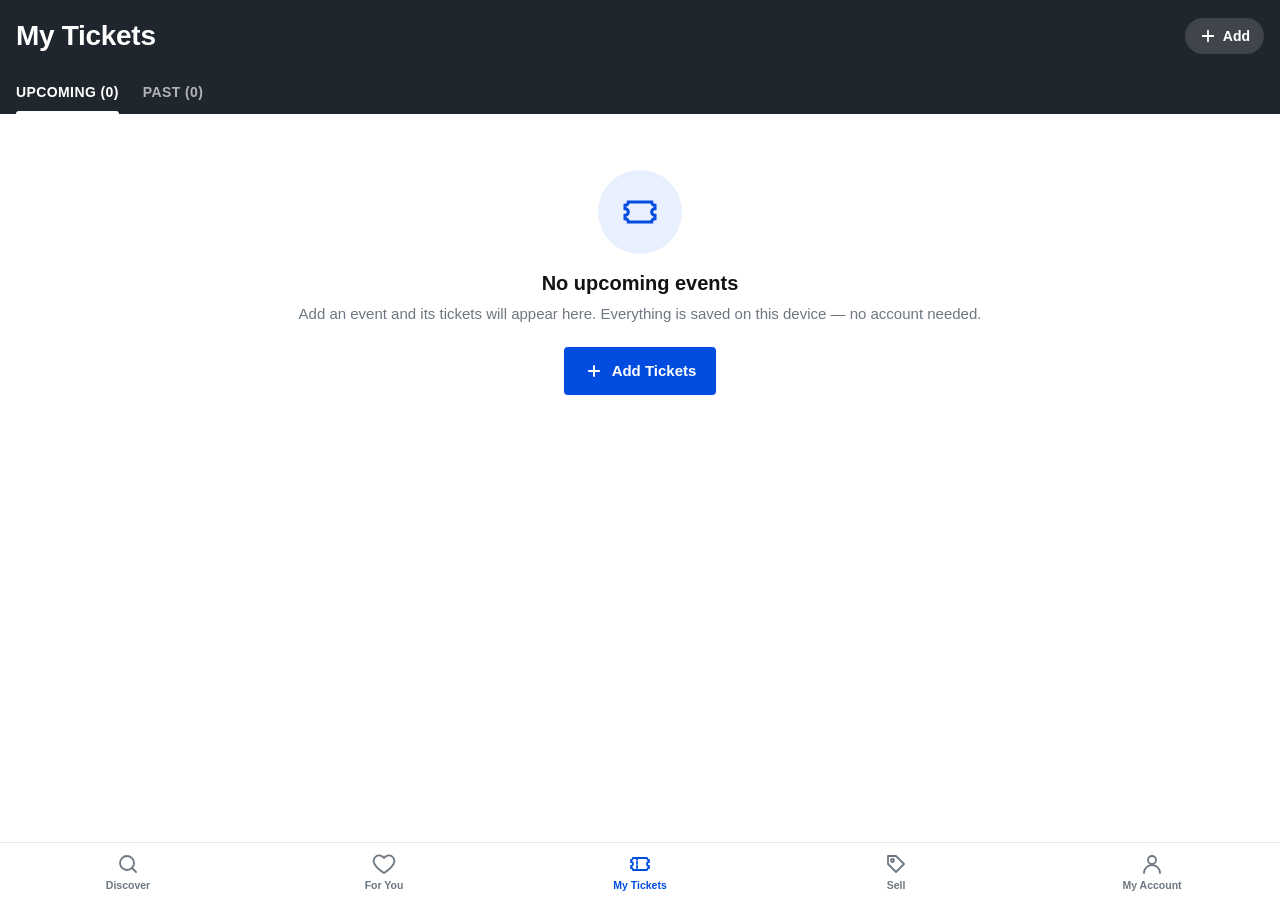
==== v2/index.html @ c863850a "Add v2: login-free ticket wallet with new Ticketmaster UI - Stores events in IndexedDB with images a" ====
<!DOCTYPE html>
<html lang="en">
<head>
  <meta charset="UTF-8">
  <meta name="viewport" content="width=device-width, initial-scale=1.0, maximum-scale=1.0, user-scalable=no, viewport-fit=cover">
  <meta name="theme-color" content="#024DDF">
  <meta name="apple-mobile-web-app-capable" content="yes">
  <meta name="apple-mobile-web-app-status-bar-style" content="black-translucent">
  <meta name="apple-mobile-web-app-title" content="Ticketmaster">
  <link rel="manifest" href="manifest.json">
  <link rel="icon" href="icons/android-launchericon-192-192.png" type="image/png">
  <link rel="apple-touch-icon" href="icons/android-launchericon-192-192.png">
  <title>My Tickets</title>
  <link rel="stylesheet" href="app.css">
</head>
<body>
  <div id="app">
    <main id="view"></main>

    <nav class="tabbar" id="tabbar">
      <a href="#/discover" data-tab="discover">
        <svg viewBox="0 0 24 24"><circle cx="11" cy="11" r="7"/><path d="m20 20-4-4"/></svg>
        <span>Discover</span>
      </a>
      <a href="#/foryou" data-tab="foryou">
        <svg viewBox="0 0 24 24"><path d="M12 21s-7-4.5-9.5-9A5.5 5.5 0 0 1 12 6a5.5 5.5 0 0 1 9.5 6c-2.5 4.5-9.5 9-9.5 9z"/></svg>
        <span>For You</span>
      </a>
      <a href="#/" data-tab="tickets">
        <svg viewBox="0 0 24 24"><path d="M3 8a2 2 0 0 0 2-2h14a2 2 0 0 0 2 2v2a2 2 0 0 0 0 4v2a2 2 0 0 0-2 2H5a2 2 0 0 0-2-2v-2a2 2 0 0 0 0-4z"/><path d="M9 6v12" stroke-dasharray="2 2"/></svg>
        <span>My Tickets</span>
      </a>
      <a href="#/sell" data-tab="sell">
        <svg viewBox="0 0 24 24"><path d="M20 12 12 20l-8-8V4h8z"/><circle cx="8.5" cy="8.5" r="1.5"/></svg>
        <span>Sell</span>
      </a>
      <a href="#/account" data-tab="account">
        <svg viewBox="0 0 24 24"><circle cx="12" cy="8" r="4"/><path d="M4 21a8 8 0 0 1 16 0"/></svg>
        <span>My Account</span>
      </a>
    </nav>

    <div class="toast" id="toast" role="status"></div>
  </div>

  <script src="db.js"></script>
  <script src="app.js"></script>
</body>
</html>
---- v2/app.css ----
:root {
  --blue: #024DDF;
  --blue-dark: #0039B3;
  --blue-soft: #E8EFFD;
  --ink: #121212;
  --ink-2: #353C42;
  --muted: #6E7781;
  --line: #E4E6E9;
  --bg: #FFFFFF;
  --bg-2: #F5F6F7;
  --header: #1F262D;
  --danger: #D6001C;
  --green: #00845A;
  --radius: 12px;
  --safe-top: env(safe-area-inset-top, 0px);
  --safe-bottom: env(safe-area-inset-bottom, 0px);
  --tabbar-h: calc(58px + var(--safe-bottom));
}

* { box-sizing: border-box; -webkit-tap-highlight-color: transparent; }

html, body {
  margin: 0;
  height: 100%;
  background: var(--bg);
  color: var(--ink);
  font-family: "Averta", Inter, -apple-system, BlinkMacSystemFont, "Segoe UI", Roboto, Helvetica, Arial, sans-serif;
  -webkit-font-smoothing: antialiased;
  overscroll-behavior-y: none;
}

button, input, select, textarea { font: inherit; color: inherit; }
button { cursor: pointer; border: 0; background: none; padding: 0; }
a { color: inherit; text-decoration: none; }
svg { display: block; }

#app { min-height: 100%; }
#view { padding-bottom: calc(var(--tabbar-h) + 16px); min-height: 100vh; }
body.no-tabbar #view { padding-bottom: 0; }
body.no-tabbar .tabbar { display: none; }

/* ---------- Tab bar ---------- */
.tabbar {
  position: fixed; left: 0; right: 0; bottom: 0; z-index: 50;
  display: flex; justify-content: space-around;
  height: var(--tabbar-h); padding-bottom: var(--safe-bottom);
  background: #fff; border-top: 1px solid var(--line);
}
.tabbar a {
  flex: 1; display: flex; flex-direction: column; align-items: center; justify-content: center; gap: 3px;
  font-size: 10.5px; font-weight: 600; color: var(--muted);
}
.tabbar svg { width: 24px; height: 24px; fill: none; stroke: currentColor; stroke-width: 1.8; stroke-linecap: round; stroke-linejoin: round; }
.tabbar a.active { color: var(--blue); }

/* ---------- Top headers ---------- */
.topbar {
  position: sticky; top: 0; z-index: 40;
  display: flex; align-items: center; justify-content: space-between;
  min-height: calc(52px + var(--safe-top)); padding: var(--safe-top) 8px 0;
  background: var(--header); color: #fff;
}
.topbar.light { background: #fff; color: var(--ink); border-bottom: 1px solid var(--line); }
.topbar h1 { flex: 1; margin: 0; font-size: 17px; font-weight: 700; text-align: center; }
.topbar .icon-btn, .topbar .text-btn { min-width: 44px; height: 44px; display: flex; align-items: center; justify-content: center; }
.topbar .text-btn { padding: 0 10px; font-size: 15px; font-weight: 600; }
.icon-btn svg { width: 24px; height: 24px; fill: none; stroke: currentColor; stroke-width: 2; stroke-linecap: round; stroke-linejoin: round; }

.page-head {
  padding: calc(18px + var(--safe-top)) 16px 0;
  background: var(--header); color: #fff;
}
.page-head .row { display: flex; align-items: center; justify-content: space-between; }
.page-head h1 { margin: 0; font-size: 28px; font-weight: 800; letter-spacing: -0.3px; }
.page-head .add-btn {
  display: inline-flex; align-items: center; gap: 6px; height: 36px; padding: 0 14px;
  border-radius: 18px; background: rgba(255,255,255,.14); color: #fff; font-weight: 700; font-size: 14px;
}
.page-head .add-btn svg { width: 18px; height: 18px; stroke: currentColor; stroke-width: 2.4; fill: none; stroke-linecap: round; }

.tabs { display: flex; gap: 24px; margin-top: 18px; }
.tabs button {
  position: relative; padding: 12px 0 14px; font-size: 14px; font-weight: 700; letter-spacing: .4px;
  color: rgba(255,255,255,.65); text-transform: uppercase;
}
.tabs button.active { color: #fff; }
.tabs button.active::after {
  content: ""; position: absolute; left: 0; right: 0; bottom: 0; height: 3px; border-radius: 3px 3px 0 0; background: #fff;
}

/* ---------- Event list ---------- */
.list { padding: 16px; display: grid; gap: 16px; }
@media (min-width: 720px) { .list { grid-template-columns: 1fr 1fr; max-width: 1100px; margin: 0 auto; } }

.event-card {
  position: relative; display: block; overflow: hidden; border-radius: var(--radius);
  aspect-ratio: 16 / 9; background: #2A3138; color: #fff;
  box-shadow: 0 1px 2px rgba(0,0,0,.08), 0 4px 14px rgba(0,0,0,.08);
}
.event-card img, .event-card .ph { position: absolute; inset: 0; width: 100%; height: 100%; object-fit: cover; }
.event-card::after {
  content: ""; position: absolute; inset: 0;
  background: linear-gradient(180deg, rgba(0,0,0,0) 30%, rgba(0,0,0,.82) 100%);
}
.event-card .meta { position: absolute; left: 14px; right: 14px; bottom: 12px; z-index: 1; }
.event-card .date { font-size: 12.5px; font-weight: 700; letter-spacing: .3px; text-transform: uppercase; opacity: .92; }
.event-card .title { margin-top: 3px; font-size: 19px; font-weight: 800; line-height: 1.2; display: -webkit-box; -webkit-line-clamp: 2; -webkit-box-orient: vertical; overflow: hidden; }
.event-card .venue { margin-top: 3px; font-size: 13px; opacity: .88; white-space: nowrap; overflow: hidden; text-overflow: ellipsis; }
.event-card .count {
  position: absolute; top: 12px; left: 12px; z-index: 1;
  display: inline-flex; align-items: center; gap: 5px; height: 26px; padding: 0 10px;
  border-radius: 13px; background: rgba(0,0,0,.6); font-size: 12.5px; font-weight: 700;
  backdrop-filter: blur(6px); -webkit-backdrop-filter: blur(6px);
}
.event-card .count svg { width: 15px; height: 15px; fill: none; stroke: #fff; stroke-width: 2; }

.ph { background: linear-gradient(135deg, #024DDF 0%, #1F262D 100%); display: flex; align-items: center; justify-content: center; }
.ph svg { width: 44px; height: 44px; stroke: rgba(255,255,255,.35); fill: none; stroke-width: 1.5; }

.empty { padding: 56px 28px; text-align: center; color: var(--ink-2); }
.empty .art { width: 84px; height: 84px; margin: 0 auto 18px; border-radius: 50%; background: var(--blue-soft); display: flex; align-items: center; justify-content: center; }
.empty .art svg { width: 40px; height: 40px; stroke: var(--blue); fill: none; stroke-width: 1.8; }
.empty h2 { margin: 0 0 8px; font-size: 20px; color: var(--ink); }
.empty p { margin: 0 0 22px; font-size: 15px; line-height: 1.45; color: var(--muted); }

/* ---------- Buttons ---------- */
.btn {
  display: inline-flex; align-items: center; justify-content: center; gap: 8px;
  height: 48px; padding: 0 20px; border-radius: 4px;
  background: var(--blue); color: #fff; font-size: 15px; font-weight: 700;
  transition: background .15s, transform .05s;
}
.btn:active { transform: scale(.985); background: var(--blue-dark); }
.btn.block { width: 100%; }
.btn.outline { background: #fff; color: var(--blue); box-shadow: inset 0 0 0 1.5px var(--blue); }
.btn.ghost { background: var(--bg-2); color: var(--ink); }
.btn.danger { background: #fff; color: var(--danger); box-shadow: inset 0 0 0 1.5px var(--danger); }
.btn.dark { background: #000; color: #fff; }
.btn svg { width: 20px; height: 20px; }

/* ---------- Ticket detail ---------- */
.detail { background: var(--bg-2); min-height: 100vh; }
.detail .counter { padding: 14px 16px 0; text-align: center; font-size: 13px; font-weight: 600; color: var(--muted); }

.carousel {
  display: flex; gap: 12px; overflow-x: auto; scroll-snap-type: x mandatory;
  padding: 14px 24px 6px; scrollbar-width: none;
}
.carousel::-webkit-scrollbar { display: none; }
.carousel.single { justify-content: center; }

.tkt {
  flex: 0 0 calc(100% - 24px); max-width: 420px; scroll-snap-align: center;
  background: #fff; border-radius: var(--radius); overflow: hidden;
  box-shadow: 0 2px 4px rgba(0,0,0,.06), 0 8px 24px rgba(0,0,0,.08);
}
.tkt-head { background: var(--blue); color: #fff; text-align: center; }
.tkt-type { padding: 11px 12px; font-size: 14px; font-weight: 700; background: rgba(0,0,0,.12); }
.tkt-seats { display: flex; justify-content: space-around; padding: 12px 8px 14px; }
.tkt-seats div { flex: 1; min-width: 0; }
.tkt-seats small { display: block; font-size: 11px; font-weight: 700; letter-spacing: .8px; opacity: .85; }
.tkt-seats b { display: block; margin-top: 3px; font-size: 22px; font-weight: 800; white-space: nowrap; overflow: hidden; text-overflow: ellipsis; }
.tkt-seats.ga b { font-size: 18px; letter-spacing: .4px; }

.tkt-img { position: relative; aspect-ratio: 16 / 9; background: #2A3138; color: #fff; }
.tkt-img img, .tkt-img .ph { position: absolute; inset: 0; width: 100%; height: 100%; object-fit: cover; }
.tkt-img::after { content: ""; position: absolute; inset: 0; background: linear-gradient(180deg, rgba(0,0,0,0) 35%, rgba(0,0,0,.8) 100%); }
.tkt-img .meta { position: absolute; left: 14px; right: 14px; bottom: 12px; z-index: 1; }
.tkt-img .title { font-size: 18px; font-weight: 800; line-height: 1.2; }
.tkt-img .sub { margin-top: 4px; font-size: 13px; opacity: .92; }

.tkt-body { padding: 16px; }
.tkt-body .btn { width: 100%; }
.tkt-links { display: flex; justify-content: center; gap: 24px; margin-top: 14px; }
.tkt-links button { color: var(--blue); font-size: 14px; font-weight: 700; }
.tkt-entry { margin-top: 14px; padding-top: 12px; border-top: 1px solid var(--line); display: flex; justify-content: space-between; font-size: 13px; color: var(--muted); }
.tkt-entry b { color: var(--ink); font-weight: 700; }

.dots { display: flex; justify-content: center; gap: 6px; padding: 10px 0 4px; }
.dots i { width: 7px; height: 7px; border-radius: 50%; background: #C4C9CE; transition: all .2s; }
.dots i.on { width: 18px; border-radius: 4px; background: var(--blue); }

.actions { display: grid; grid-template-columns: 1fr 1fr; gap: 12px; padding: 14px 24px 24px; max-width: 468px; margin: 0 auto; }

.info-block { margin: 0 16px 16px; padding: 4px 16px; background: #fff; border-radius: var(--radius); max-width: 436px; }
@media (min-width: 468px) { .info-block { margin-left: auto; margin-right: auto; } }
.info-row { display: flex; justify-content: space-between; gap: 16px; padding: 13px 0; border-bottom: 1px solid var(--line); font-size: 14px; }
.info-row:last-child { border-bottom: 0; }
.info-row span { color: var(--muted); }
.info-row b { text-align: right; font-weight: 700; }

/* ---------- Sheets ---------- */
.sheet-wrap { position: fixed; inset: 0; z-index: 100; display: flex; align-items: flex-end; justify-content: center; background: rgba(0,0,0,.5); animation: fade .2s; }
.sheet {
  width: 100%; max-width: 480px; max-height: 92vh; overflow: auto;
  background: #fff; border-radius: 16px 16px 0 0; padding-bottom: calc(16px + var(--safe-bottom));
  animation: up .25s cubic-bezier(.2,.8,.2,1);
}
.sheet-head { position: sticky; top: 0; z-index: 2; display: flex; align-items: center; justify-content: space-between; padding: 6px 8px; background: #fff; border-bottom: 1px solid var(--line); }
.sheet-head h3 { margin: 0; font-size: 16px; font-weight: 700; }
.sheet .grab { width: 36px; height: 5px; margin: 8px auto 0; border-radius: 3px; background: #D0D4D8; }
.sheet-menu button { width: 100%; display: flex; align-items: center; gap: 14px; padding: 16px 20px; font-size: 16px; font-weight: 600; text-align: left; border-bottom: 1px solid var(--line); }
.sheet-menu button svg { width: 22px; height: 22px; fill: none; stroke: currentColor; stroke-width: 1.8; stroke-linecap: round; stroke-linejoin: round; }
.sheet-menu button.danger { color: var(--danger); }
@keyframes up { from { transform: translateY(100%); } to { transform: none; } }
@keyframes fade { from { opacity: 0; } to { opacity: 1; } }

/* ---------- View ticket (barcode) ---------- */
.barcode-sheet .tkt { box-shadow: none; border-radius: 0; max-width: none; }
.barcode-box { padding: 22px 20px 8px; text-align: center; }
.barcode {
  position: relative; width: 100%; max-width: 300px; margin: 0 auto; padding: 10px;
  border-radius: 8px; background: #fff; overflow: hidden;
}
.barcode svg { width: 100%; height: auto; }
.barcode .sweep {
  position: absolute; top: 0; bottom: 0; width: 16%; left: -20%;
  background: linear-gradient(90deg, rgba(2,77,223,0) 0%, rgba(2,77,223,.75) 50%, rgba(2,77,223,0) 100%);
  animation: sweep 2.4s ease-in-out infinite;
}
@keyframes sweep { 0% { left: -20%; } 50% { left: 104%; } 100% { left: -20%; } }
.barcode-note { margin: 14px 0 4px; font-size: 13px; color: var(--muted); }
.barcode-note b { color: var(--ink); }
.safetix { display: inline-flex; align-items: center; gap: 6px; margin-top: 8px; font-size: 12px; font-weight: 800; letter-spacing: .5px; color: var(--blue); }
.safetix svg { width: 15px; height: 15px; fill: none; stroke: currentColor; stroke-width: 2.2; }
.wallet { padding: 12px 20px 4px; }

/* ---------- Forms ---------- */
.form { padding: 16px; max-width: 640px; margin: 0 auto; }
.form h2 { margin: 26px 0 10px; font-size: 13px; font-weight: 800; letter-spacing: .8px; color: var(--muted); text-transform: uppercase; }
.form h2:first-child { margin-top: 4px; }
.field { margin-bottom: 14px; }
.field label { display: block; margin-bottom: 6px; font-size: 13px; font-weight: 700; color: var(--ink-2); }
.field input, .field select, .field textarea {
  width: 100%; height: 46px; padding: 0 12px; border: 1px solid #C8CDD2; border-radius: 4px; background: #fff; font-size: 16px; outline: none;
}
.field textarea { height: 84px; padding: 10px 12px; resize: vertical; }
.field input:focus, .field select:focus, .field textarea:focus { border-color: var(--blue); box-shadow: 0 0 0 3px rgba(2,77,223,.15); }
.field .hint { margin-top: 5px; font-size: 12px; color: var(--muted); }
.grid-3 { display: grid; grid-template-columns: repeat(3, 1fr); gap: 10px; }
.grid-2 { display: grid; grid-template-columns: 1fr 1fr; gap: 10px; }
.toggle { display: flex; align-items: center; justify-content: space-between; padding: 12px 0; font-size: 15px; font-weight: 600; }
.switch { position: relative; width: 50px; height: 30px; flex: none; }
.switch input { position: absolute; opacity: 0; inset: 0; margin: 0; cursor: pointer; }
.switch span { position: absolute; inset: 0; border-radius: 15px; background: #C8CDD2; transition: .2s; pointer-events: none; }
.switch span::after { content: ""; position: absolute; top: 3px; left: 3px; width: 24px; height: 24px; border-radius: 50%; background: #fff; box-shadow: 0 1px 3px rgba(0,0,0,.25); transition: .2s; }
.switch input:checked + span { background: var(--blue); }
.switch input:checked + span::after { transform: translateX(20px); }

.image-pick {
  position: relative; display: block; overflow: hidden; aspect-ratio: 16 / 9; border-radius: 8px;
  border: 1.5px dashed #B5BCC3; background: var(--bg-2); color: var(--muted); cursor: pointer;
}
.image-pick input { position: absolute; inset: 0; opacity: 0; cursor: pointer; }
.image-pick img { position: absolute; inset: 0; width: 100%; height: 100%; object-fit: cover; }
.image-pick .ip-empty { position: absolute; inset: 0; display: flex; flex-direction: column; align-items: center; justify-content: center; gap: 8px; font-size: 14px; font-weight: 600; }
.image-pick .ip-empty svg { width: 32px; height: 32px; stroke: currentColor; fill: none; stroke-width: 1.6; }
.image-actions { display: flex; gap: 16px; margin-top: 8px; }
.image-actions button { color: var(--blue); font-size: 14px; font-weight: 700; }
.image-actions button.rm { color: var(--danger); }

.form-footer { position: sticky; bottom: 0; padding: 12px 16px calc(12px + var(--safe-bottom)); background: #fff; border-top: 1px solid var(--line); }
.form-footer .inner { max-width: 640px; margin: 0 auto; display: flex; gap: 10px; }
.form-footer .btn { flex: 1; }

/* ---------- Account / simple pages ---------- */
.section { margin: 16px; max-width: 640px; background: #fff; border: 1px solid var(--line); border-radius: var(--radius); overflow: hidden; }
@media (min-width: 672px) { .section { margin-left: auto; margin-right: auto; } }
.section-title { padding: 14px 16px 6px; font-size: 13px; font-weight: 800; letter-spacing: .8px; color: var(--muted); text-transform: uppercase; }
.section .item { width: 100%; display: flex; align-items: center; gap: 14px; padding: 15px 16px; font-size: 15px; font-weight: 600; text-align: left; border-top: 1px solid var(--line); }
.section .item:first-of-type { border-top: 0; }
.section .item svg { width: 22px; height: 22px; flex: none; fill: none; stroke: var(--ink-2); stroke-width: 1.8; stroke-linecap: round; stroke-linejoin: round; }
.section .item .grow { flex: 1; }
.section .item small { display: block; margin-top: 2px; font-size: 12.5px; font-weight: 500; color: var(--muted); }
.section .item.danger, .section .item.danger svg { color: var(--danger); stroke: var(--danger); }
.meter { margin: 6px 16px 16px; height: 8px; border-radius: 4px; background: var(--bg-2); overflow: hidden; }
.meter i { display: block; height: 100%; background: var(--blue); border-radius: 4px; }
.stat { padding: 4px 16px 0; font-size: 14px; color: var(--ink-2); }
.stat b { font-size: 22px; color: var(--ink); }

/* ---------- Toast ---------- */
.toast {
  position: fixed; left: 50%; bottom: calc(var(--tabbar-h) + 16px); z-index: 200;
  transform: translate(-50%, 20px); opacity: 0; pointer-events: none;
  max-width: calc(100% - 32px); padding: 12px 18px; border-radius: 8px;
  background: #1F262D; color: #fff; font-size: 14px; font-weight: 600;
  box-shadow: 0 6px 20px rgba(0,0,0,.25); transition: all .25s;
}
.toast.show { opacity: 1; transform: translate(-50%, 0); }
body.no-tabbar .toast { bottom: calc(90px + var(--safe-bottom)); }
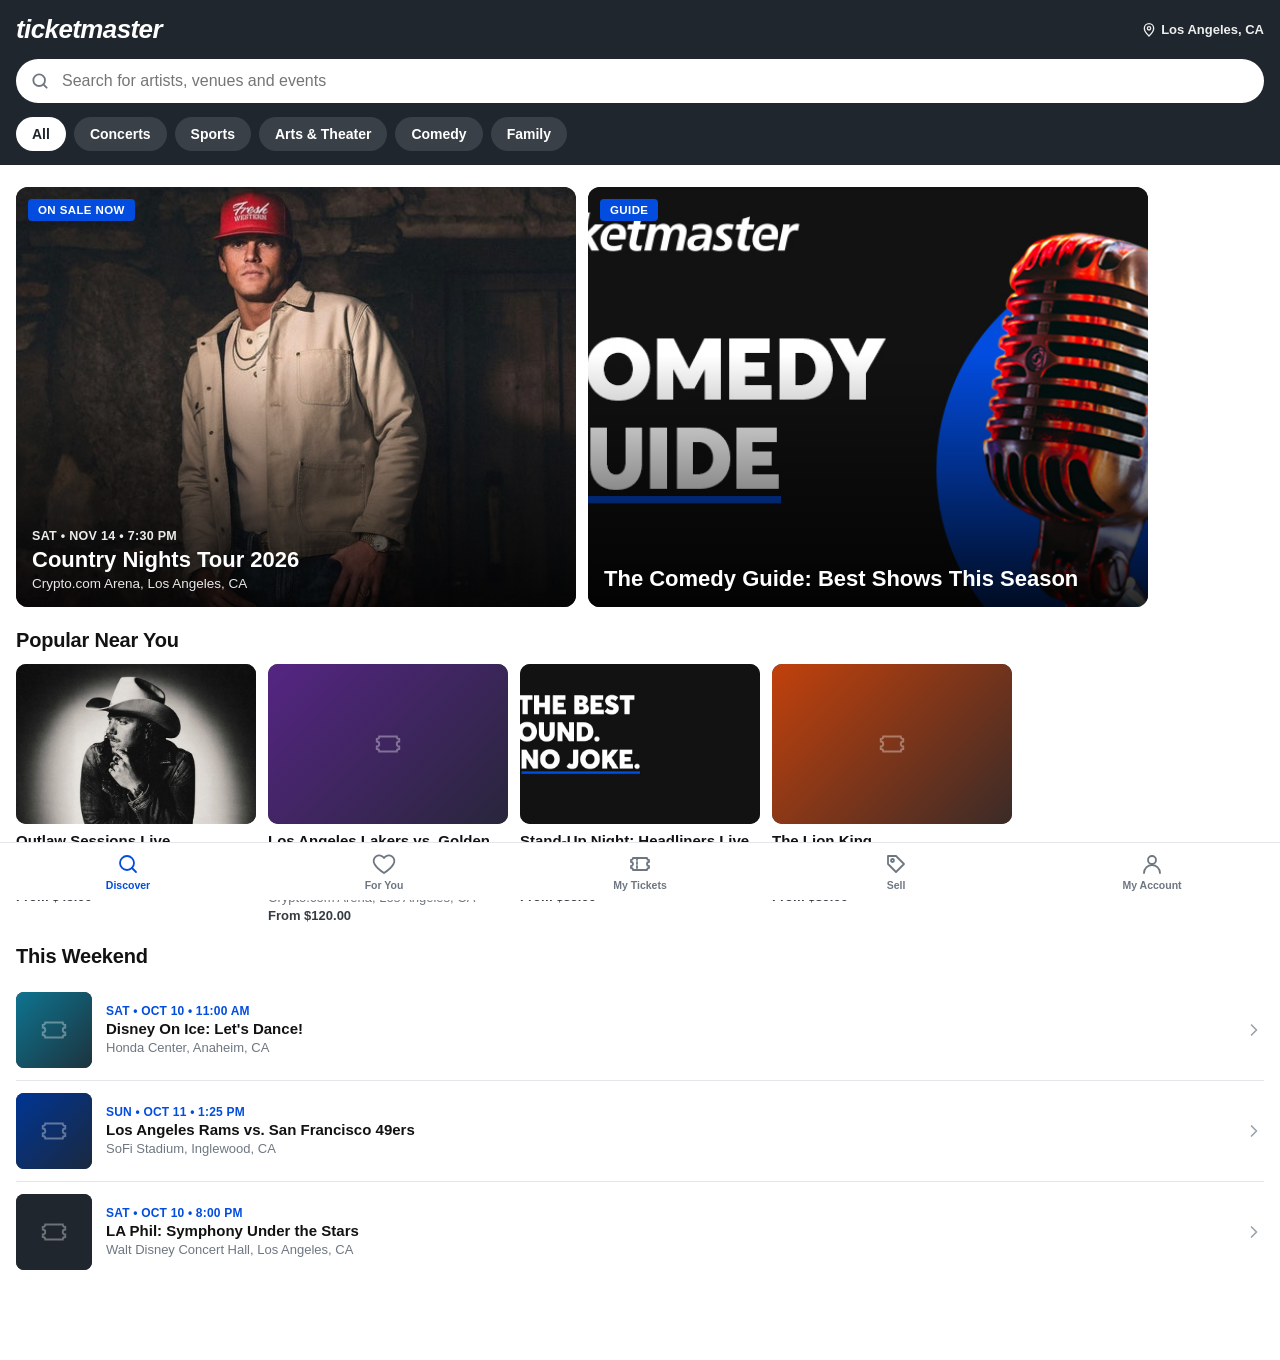
==== commit 7d65879f: "v2: Discover home page, venue maps and full PWA support - Discover page (search, category chips, ban" ====
--- a/v2/index.html
+++ b/v2/index.html
@@ -3,14 +3,17 @@
 <head>
   <meta charset="UTF-8">
   <meta name="viewport" content="width=device-width, initial-scale=1.0, maximum-scale=1.0, user-scalable=no, viewport-fit=cover">
-  <meta name="theme-color" content="#024DDF">
+  <meta name="theme-color" content="#1F262D">
+  <meta name="mobile-web-app-capable" content="yes">
+  <meta name="format-detection" content="telephone=no">
   <meta name="apple-mobile-web-app-capable" content="yes">
   <meta name="apple-mobile-web-app-status-bar-style" content="black-translucent">
   <meta name="apple-mobile-web-app-title" content="Ticketmaster">
   <link rel="manifest" href="manifest.json">
-  <link rel="icon" href="icons/android-launchericon-192-192.png" type="image/png">
-  <link rel="apple-touch-icon" href="icons/android-launchericon-192-192.png">
-  <title>My Tickets</title>
+  <link rel="icon" href="icons/icon-192.png" type="image/png">
+  <link rel="apple-touch-icon" href="icons/apple-touch-icon.png">
+  <title>Ticketmaster</title>
+  <link rel="preconnect" href="https://a.basemaps.cartocdn.com" crossorigin>
   <link rel="stylesheet" href="app.css">
 </head>
 <body>
@@ -18,7 +21,7 @@
     <main id="view"></main>
 
     <nav class="tabbar" id="tabbar">
-      <a href="#/discover" data-tab="discover">
+      <a href="#/" data-tab="discover">
         <svg viewBox="0 0 24 24"><circle cx="11" cy="11" r="7"/><path d="m20 20-4-4"/></svg>
         <span>Discover</span>
       </a>
@@ -26,7 +29,7 @@
         <svg viewBox="0 0 24 24"><path d="M12 21s-7-4.5-9.5-9A5.5 5.5 0 0 1 12 6a5.5 5.5 0 0 1 9.5 6c-2.5 4.5-9.5 9-9.5 9z"/></svg>
         <span>For You</span>
       </a>
-      <a href="#/" data-tab="tickets">
+      <a href="#/tickets" data-tab="tickets">
         <svg viewBox="0 0 24 24"><path d="M3 8a2 2 0 0 0 2-2h14a2 2 0 0 0 2 2v2a2 2 0 0 0 0 4v2a2 2 0 0 0-2 2H5a2 2 0 0 0-2-2v-2a2 2 0 0 0 0-4z"/><path d="M9 6v12" stroke-dasharray="2 2"/></svg>
         <span>My Tickets</span>
       </a>
@@ -44,6 +47,8 @@
   </div>
 
   <script src="db.js"></script>
+  <script src="map.js"></script>
   <script src="app.js"></script>
+  <script src="home.js"></script>
 </body>
 </html>
--- a/v2/app.css
+++ b/v2/app.css
@@ -268,7 +268,7 @@
 @media (min-width: 672px) { .section { margin-left: auto; margin-right: auto; } }
 .section-title { padding: 14px 16px 6px; font-size: 13px; font-weight: 800; letter-spacing: .8px; color: var(--muted); text-transform: uppercase; }
 .section .item { width: 100%; display: flex; align-items: center; gap: 14px; padding: 15px 16px; font-size: 15px; font-weight: 600; text-align: left; border-top: 1px solid var(--line); }
-.section .item:first-of-type { border-top: 0; }
+.section > .item:first-child, .section .section-title + .item { border-top: 0; }
 .section .item svg { width: 22px; height: 22px; flex: none; fill: none; stroke: var(--ink-2); stroke-width: 1.8; stroke-linecap: round; stroke-linejoin: round; }
 .section .item .grow { flex: 1; }
 .section .item small { display: block; margin-top: 2px; font-size: 12.5px; font-weight: 500; color: var(--muted); }
@@ -288,3 +288,149 @@
 }
 .toast.show { opacity: 1; transform: translate(-50%, 0); }
 body.no-tabbar .toast { bottom: calc(90px + var(--safe-bottom)); }
+
+/* ---------- Page transition ---------- */
+#view > * { animation: viewIn .22s ease-out; }
+@keyframes viewIn { from { opacity: .4; transform: translateY(6px); } to { opacity: 1; transform: none; } }
+
+/* ---------- Discover ---------- */
+.discover-head { padding: calc(14px + var(--safe-top)) 16px 14px; background: var(--header); color: #fff; }
+.discover-head .row { display: flex; align-items: center; justify-content: space-between; gap: 12px; }
+.wordmark { font-size: 26px; font-weight: 800; font-style: italic; letter-spacing: -0.6px; }
+.loc-chip { display: inline-flex; align-items: center; gap: 4px; max-width: 55%; font-size: 13px; font-weight: 700; white-space: nowrap; overflow: hidden; text-overflow: ellipsis; opacity: .92; }
+.loc-chip svg { width: 16px; height: 16px; flex: none; fill: none; stroke: currentColor; stroke-width: 2; }
+.search { display: flex; align-items: center; gap: 10px; height: 44px; margin-top: 14px; padding: 0 14px; border-radius: 22px; background: #fff; color: var(--muted); }
+.search svg { width: 20px; height: 20px; flex: none; fill: none; stroke: currentColor; stroke-width: 2.2; stroke-linecap: round; }
+.search input { flex: 1; min-width: 0; height: 100%; border: 0; outline: none; background: transparent; color: var(--ink); font-size: 16px; }
+.search input::-webkit-search-cancel-button { -webkit-appearance: none; }
+.chips { display: flex; gap: 8px; margin: 14px -16px 0; padding: 0 16px; overflow-x: auto; scrollbar-width: none; }
+.chips::-webkit-scrollbar { display: none; }
+.chip { flex: none; height: 34px; padding: 0 16px; border-radius: 17px; background: rgba(255,255,255,.12); color: #fff; font-size: 14px; font-weight: 700; white-space: nowrap; }
+.chip.on { background: #fff; color: var(--header); }
+
+.rail-section { margin: 22px 0 4px; }
+.rail-title { margin: 0 16px 12px; font-size: 20px; font-weight: 800; letter-spacing: -0.2px; }
+.lead { margin: 16px 16px 4px; color: var(--muted); font-size: 14px; }
+
+.hero-rail, .card-rail { display: flex; gap: 12px; padding: 0 16px; overflow-x: auto; scroll-snap-type: x mandatory; scroll-padding: 0 16px; scrollbar-width: none; }
+.hero-rail::-webkit-scrollbar, .card-rail::-webkit-scrollbar { display: none; }
+.hero-card {
+  position: relative; flex: 0 0 calc(100% - 28px); max-width: 560px; aspect-ratio: 4 / 3; overflow: hidden;
+  border-radius: var(--radius); background: #2A3138; color: #fff; scroll-snap-align: start;
+}
+.hero-rail .hero-card:only-child { flex-basis: 100%; }
+.hero-card img, .hero-card .ph { position: absolute; inset: 0; width: 100%; height: 100%; object-fit: cover; }
+.hero-card::after { content: ""; position: absolute; inset: 0; background: linear-gradient(180deg, rgba(0,0,0,0) 40%, rgba(0,0,0,.85) 100%); }
+.hero-card .meta { position: absolute; left: 16px; right: 16px; bottom: 16px; z-index: 1; }
+.hero-card .date { font-size: 12.5px; font-weight: 700; letter-spacing: .3px; text-transform: uppercase; opacity: .92; }
+.hero-card .title { margin-top: 4px; font-size: 22px; font-weight: 800; line-height: 1.15; }
+.hero-card .venue { margin-top: 4px; font-size: 13.5px; opacity: .9; }
+.badge { position: absolute; top: 12px; left: 12px; z-index: 1; padding: 5px 10px; border-radius: 4px; background: var(--blue); color: #fff; font-size: 11.5px; font-weight: 800; letter-spacing: .4px; text-transform: uppercase; }
+
+.rail-card { flex: 0 0 62%; max-width: 260px; scroll-snap-align: start; }
+@media (min-width: 720px) { .rail-card { flex-basis: 240px; } }
+.rail-card .thumb { position: relative; aspect-ratio: 3 / 2; overflow: hidden; border-radius: 10px; background: #2A3138; }
+.rail-card .thumb img, .rail-card .thumb .ph, .row-item .thumb img, .row-item .thumb .ph { position: absolute; inset: 0; width: 100%; height: 100%; object-fit: cover; }
+.rail-card .thumb .ph svg, .row-item .thumb .ph svg { width: 30px; height: 30px; }
+.rc-title { margin-top: 8px; font-size: 15px; font-weight: 800; line-height: 1.25; display: -webkit-box; -webkit-line-clamp: 2; -webkit-box-orient: vertical; overflow: hidden; }
+.rc-date { margin-top: 4px; font-size: 12px; font-weight: 700; color: var(--blue); text-transform: uppercase; letter-spacing: .2px; }
+.rc-sub { margin-top: 2px; font-size: 13px; color: var(--muted); white-space: nowrap; overflow: hidden; text-overflow: ellipsis; }
+.rc-price { margin-top: 3px; font-size: 13px; font-weight: 700; color: var(--ink-2); }
+
+.row-list { padding: 0 16px; }
+.row-item { display: flex; align-items: center; gap: 14px; padding: 12px 0; border-bottom: 1px solid var(--line); }
+.row-item:last-child { border-bottom: 0; }
+.row-item .thumb { position: relative; flex: none; width: 76px; height: 76px; overflow: hidden; border-radius: 8px; background: #2A3138; }
+.ri-text { flex: 1; min-width: 0; }
+.ri-date { font-size: 12px; font-weight: 700; color: var(--blue); text-transform: uppercase; letter-spacing: .2px; }
+.ri-title { margin-top: 2px; font-size: 15px; font-weight: 800; line-height: 1.25; display: -webkit-box; -webkit-line-clamp: 2; -webkit-box-orient: vertical; overflow: hidden; }
+.ri-sub { margin-top: 2px; font-size: 13px; color: var(--muted); white-space: nowrap; overflow: hidden; text-overflow: ellipsis; }
+.chev { width: 20px; height: 20px; flex: none; fill: none; stroke: #9AA2AA; stroke-width: 2; stroke-linecap: round; stroke-linejoin: round; }
+
+/* ---------- Event info (explore) ---------- */
+.explore { min-height: 100vh; padding-bottom: calc(24px + var(--safe-bottom)); }
+.ex-hero { position: relative; aspect-ratio: 16 / 10; max-height: 52vh; width: 100%; background: #2A3138; overflow: hidden; }
+.ex-hero img, .ex-hero .ph { position: absolute; inset: 0; width: 100%; height: 100%; object-fit: cover; }
+.float-btn {
+  position: absolute; top: calc(10px + var(--safe-top)); z-index: 2; width: 40px; height: 40px; border-radius: 50%;
+  display: flex; align-items: center; justify-content: center; background: rgba(0,0,0,.55); color: #fff;
+  backdrop-filter: blur(8px); -webkit-backdrop-filter: blur(8px);
+}
+.float-btn.left { left: 12px; } .float-btn.right { right: 12px; }
+.float-btn svg { width: 22px; height: 22px; fill: none; stroke: currentColor; stroke-width: 2; stroke-linecap: round; stroke-linejoin: round; }
+.float-btn.fav svg { fill: #FF3B5C; stroke: #FF3B5C; }
+.ex-body { max-width: 640px; margin: 0 auto; padding: 18px 16px 0; }
+.ex-cat { font-size: 12px; font-weight: 800; color: var(--blue); letter-spacing: .6px; text-transform: uppercase; }
+.ex-body h1 { margin: 6px 0 12px; font-size: 26px; font-weight: 800; line-height: 1.15; letter-spacing: -0.3px; }
+.ex-line { display: flex; align-items: center; gap: 10px; margin: 8px 0; font-size: 15px; color: var(--ink-2); }
+.ex-line svg { width: 20px; height: 20px; flex: none; fill: none; stroke: var(--muted); stroke-width: 1.8; stroke-linecap: round; stroke-linejoin: round; }
+.ex-actions { display: grid; gap: 10px; margin: 20px 0 6px; }
+.ex-h { margin: 26px 0 10px; font-size: 18px; font-weight: 800; }
+.ex-about { margin: 0; font-size: 15px; line-height: 1.5; color: var(--ink-2); }
+
+/* ---------- Venue map ---------- */
+.venue-wrap { max-width: 468px; margin: 0 auto; padding: 0 24px calc(24px + var(--safe-bottom)); }
+.venue-wrap .ex-h { margin-top: 4px; }
+.venue-card { overflow: hidden; border-radius: var(--radius); background: #fff; border: 1px solid var(--line); }
+.venue-map { position: relative; height: 180px; background: #E9EEF2; cursor: pointer; z-index: 0; }
+.map-msg { position: absolute; inset: 0; display: flex; align-items: center; justify-content: center; padding: 16px; text-align: center; font-size: 13px; color: var(--muted); }
+.venue-info { display: flex; align-items: center; gap: 12px; padding: 12px 14px; }
+.vi-text { flex: 1; min-width: 0; }
+.vi-text b { display: block; font-size: 15px; }
+.vi-text span { display: block; margin-top: 2px; font-size: 13px; color: var(--muted); white-space: nowrap; overflow: hidden; text-overflow: ellipsis; }
+.dir-btn { height: 38px; padding: 0 14px; font-size: 14px; }
+.tm-pin span {
+  position: absolute; left: 3px; top: 0; width: 24px; height: 24px; border-radius: 50% 50% 50% 0;
+  background: var(--blue); border: 3px solid #fff; transform: rotate(-45deg); box-shadow: 0 2px 6px rgba(0,0,0,.35);
+}
+.full-map { height: 60vh; background: #E9EEF2; }
+.leaflet-container { font-family: inherit; }
+
+/* ---------- Home editor ---------- */
+.hint-box { margin: 0 0 16px; padding: 12px 14px; border-radius: 8px; background: var(--blue-soft); color: var(--ink-2); font-size: 13.5px; line-height: 1.45; }
+.hint-box code { font-size: 12.5px; }
+.ed-section { margin: 0 0 14px; border: 1px solid var(--line); border-radius: var(--radius); overflow: hidden; }
+.ed-sec-head { display: flex; gap: 8px; padding: 10px; background: var(--bg-2); }
+.ed-sec-head input, .ed-sec-head select { height: 40px; padding: 0 10px; border: 1px solid #C8CDD2; border-radius: 4px; background: #fff; font-size: 15px; }
+.ed-sec-head input { flex: 1; min-width: 0; font-weight: 700; }
+.ed-item { display: flex; align-items: center; gap: 10px; padding: 8px 10px; border-top: 1px solid var(--line); }
+.ed-item .thumb { position: relative; flex: none; width: 56px; height: 40px; overflow: hidden; border-radius: 6px; background: #2A3138; }
+.ed-item .thumb img, .ed-item .thumb .ph { position: absolute; inset: 0; width: 100%; height: 100%; object-fit: cover; }
+.ed-item .thumb .ph svg { width: 18px; height: 18px; }
+.ed-item-title { flex: 1; min-width: 0; text-align: left; font-size: 14px; font-weight: 700; white-space: nowrap; overflow: hidden; text-overflow: ellipsis; }
+.ed-item-title small { display: block; font-size: 12px; font-weight: 500; color: var(--muted); }
+.mini { width: 32px; height: 32px; border-radius: 6px; background: var(--bg-2); font-weight: 800; }
+.ed-sec-actions { display: flex; flex-wrap: wrap; gap: 6px 16px; padding: 10px; border-top: 1px solid var(--line); }
+.ed-sec-actions button { color: var(--blue); font-size: 13.5px; font-weight: 700; }
+.ed-sec-actions .rm { color: var(--danger); margin-left: auto; }
+.sheet .form { padding-top: 12px; }
+
+/* ---------- Install & update banners ---------- */
+.install-banner, .update-banner {
+  position: fixed; left: 12px; right: 12px; z-index: 150; max-width: 480px; margin: 0 auto;
+  display: flex; align-items: center; gap: 12px; padding: 10px 10px 10px 12px;
+  border-radius: 14px; background: #fff; box-shadow: 0 8px 28px rgba(0,0,0,.22); animation: up .3s cubic-bezier(.2,.8,.2,1);
+}
+.install-banner { bottom: calc(var(--tabbar-h) + 10px); }
+.install-banner img { width: 42px; height: 42px; border-radius: 10px; }
+.ib-text { flex: 1; min-width: 0; }
+.ib-text b { display: block; font-size: 14px; }
+.ib-text span { font-size: 12.5px; color: var(--muted); }
+.ib-btn { height: 34px; padding: 0 16px; border-radius: 17px; background: var(--blue); color: #fff; font-weight: 700; font-size: 14px; }
+.ib-x { width: 32px; height: 32px; color: var(--muted); display: flex; align-items: center; justify-content: center; }
+.ib-x svg { width: 18px; height: 18px; fill: none; stroke: currentColor; stroke-width: 2; }
+.update-banner { top: calc(10px + var(--safe-top)); background: var(--header); color: #fff; font-size: 14px; font-weight: 600; animation: fade .3s; }
+.update-banner span { flex: 1; }
+.update-banner button { height: 34px; padding: 0 16px; border-radius: 17px; background: #fff; color: var(--header); font-weight: 800; }
+.install-steps { padding: 18px 20px 8px; text-align: center; }
+.install-icon { width: 72px; height: 72px; border-radius: 16px; box-shadow: 0 4px 14px rgba(0,0,0,.15); }
+.install-steps p { margin: 14px 0 10px; color: var(--ink-2); font-size: 15px; line-height: 1.45; }
+.install-steps ol { margin: 0 auto; padding-left: 22px; max-width: 320px; text-align: left; font-size: 15px; line-height: 2; }
+.kbd { display: inline-flex; vertical-align: middle; padding: 2px 4px; border-radius: 4px; background: var(--bg-2); }
+.kbd svg { width: 16px; height: 16px; fill: none; stroke: var(--blue); stroke-width: 2; stroke-linecap: round; stroke-linejoin: round; }
+
+/* Standalone (installed) app: no text selection or long-press callouts, like a native app. */
+@media (display-mode: standalone) {
+  body { -webkit-user-select: none; user-select: none; -webkit-touch-callout: none; }
+  input, textarea { -webkit-user-select: text; user-select: text; }
+}
